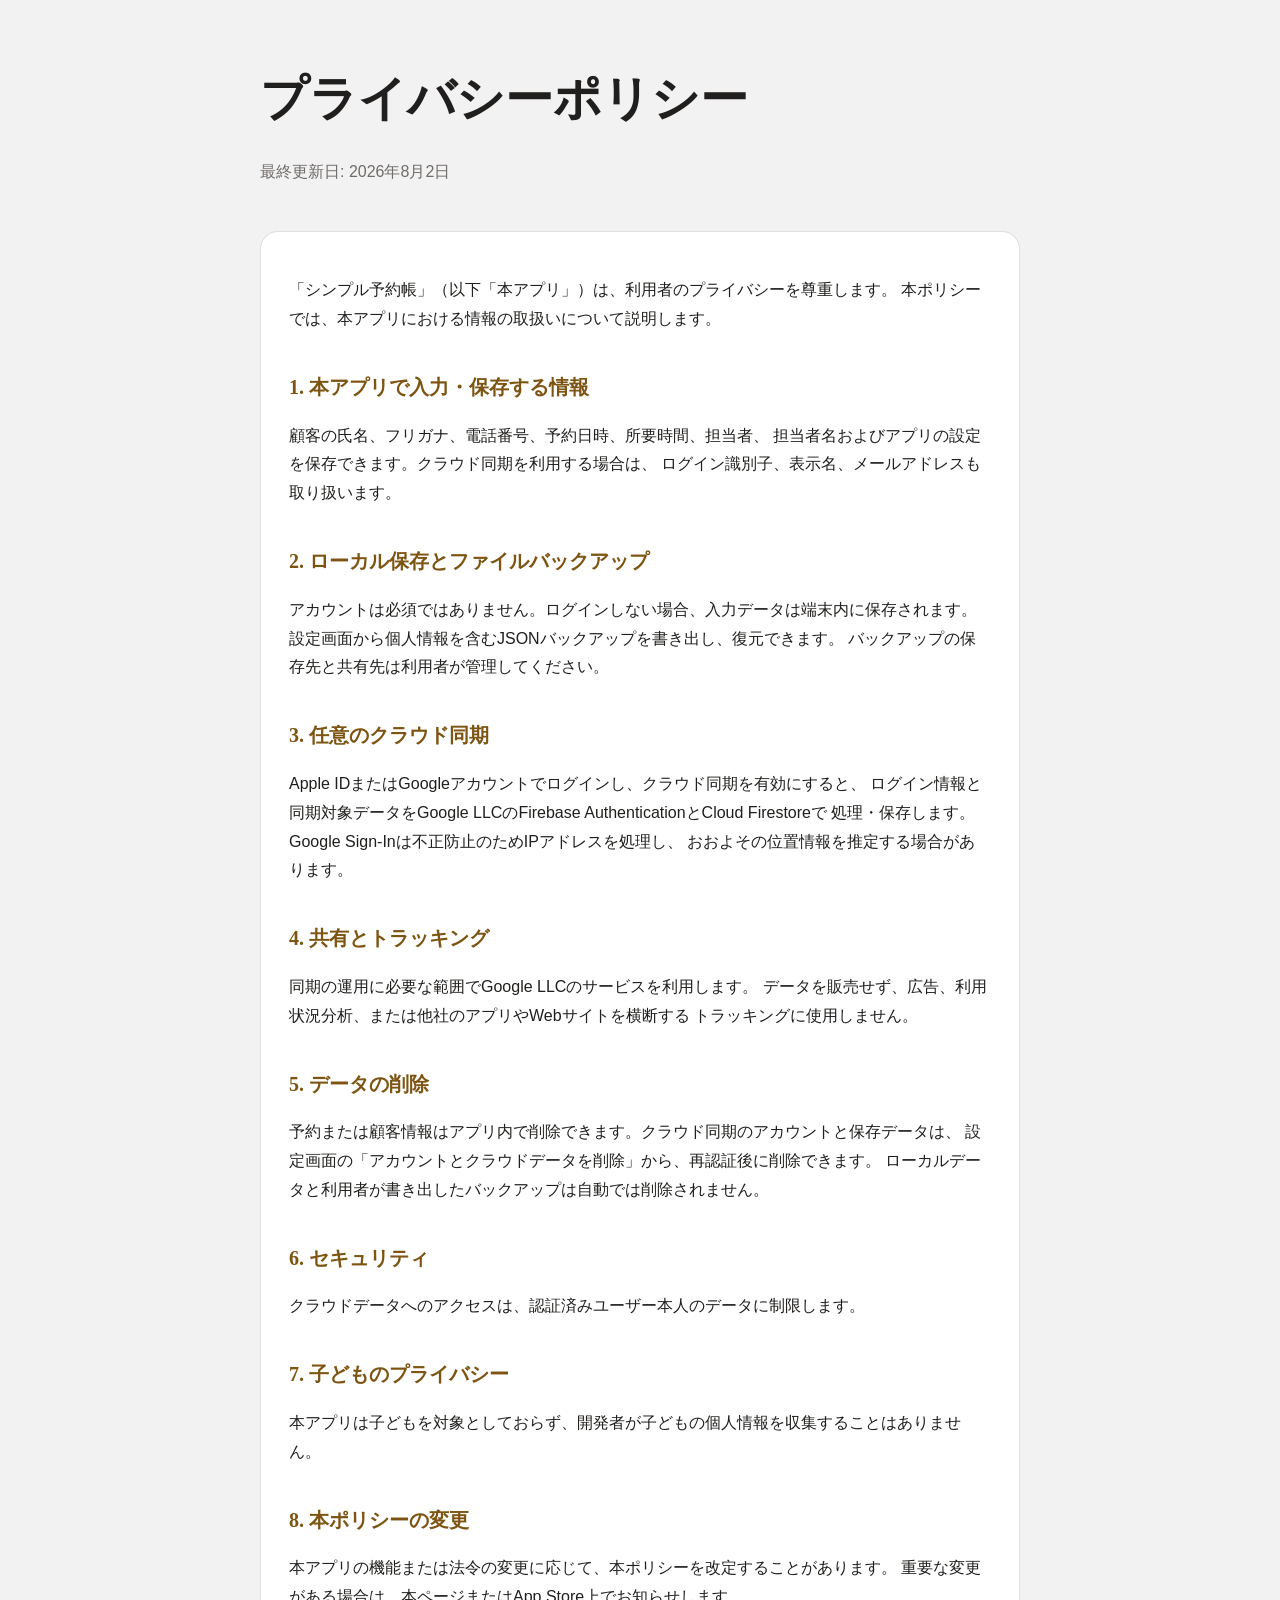
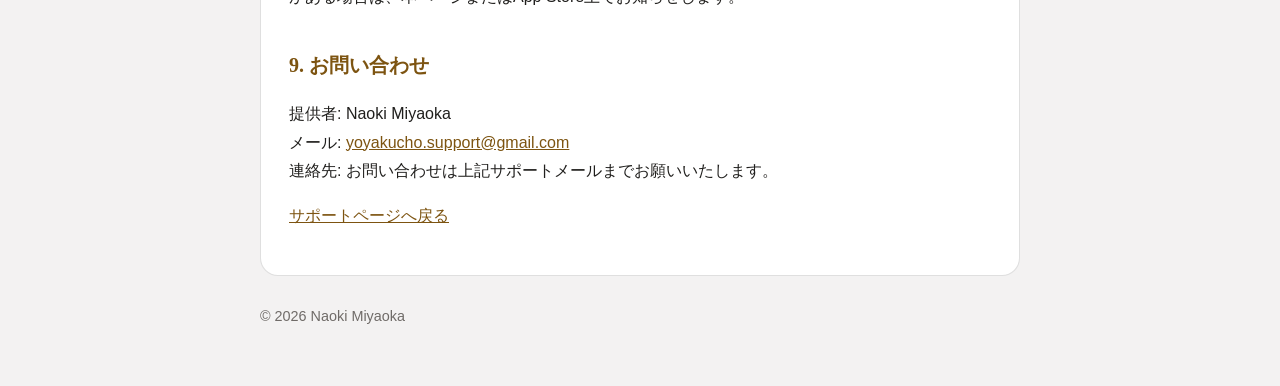
==== privacy.html @ ba9fa1dd "Publish support and privacy policy" ====
<!doctype html>
<html lang="ja">
<head>
  <meta charset="utf-8">
  <meta name="viewport" content="width=device-width, initial-scale=1">
  <meta name="description" content="シンプル予約帳のプライバシーポリシー">
  <title>プライバシーポリシー｜シンプル予約帳</title>
  <link rel="stylesheet" href="styles.css">
</head>
<body>
  <header>
    <h1>プライバシーポリシー</h1>
    <p class="subtitle">最終更新日: 2026年8月2日</p>
  </header>
  <main class="card">
    <p>
      「シンプル予約帳」（以下「本アプリ」）は、利用者のプライバシーを尊重します。
      本ポリシーでは、本アプリにおける情報の取扱いについて説明します。
    </p>

    <h2>1. 本アプリで入力・保存する情報</h2>
    <p>
      顧客の氏名、フリガナ、電話番号、予約日時、所要時間、担当者、
      担当者名およびアプリの設定を保存できます。クラウド同期を利用する場合は、
      ログイン識別子、表示名、メールアドレスも取り扱います。
    </p>

    <h2>2. ローカル保存とファイルバックアップ</h2>
    <p>
      アカウントは必須ではありません。ログインしない場合、入力データは端末内に保存されます。
      設定画面から個人情報を含むJSONバックアップを書き出し、復元できます。
      バックアップの保存先と共有先は利用者が管理してください。
    </p>

    <h2>3. 任意のクラウド同期</h2>
    <p>
      Apple IDまたはGoogleアカウントでログインし、クラウド同期を有効にすると、
      ログイン情報と同期対象データをGoogle LLCのFirebase AuthenticationとCloud Firestoreで
      処理・保存します。Google Sign-Inは不正防止のためIPアドレスを処理し、
      おおよその位置情報を推定する場合があります。
    </p>

    <h2>4. 共有とトラッキング</h2>
    <p>
      同期の運用に必要な範囲でGoogle LLCのサービスを利用します。
      データを販売せず、広告、利用状況分析、または他社のアプリやWebサイトを横断する
      トラッキングに使用しません。
    </p>

    <h2>5. データの削除</h2>
    <p>
      予約または顧客情報はアプリ内で削除できます。クラウド同期のアカウントと保存データは、
      設定画面の「アカウントとクラウドデータを削除」から、再認証後に削除できます。
      ローカルデータと利用者が書き出したバックアップは自動では削除されません。
    </p>

    <h2>6. セキュリティ</h2>
    <p>クラウドデータへのアクセスは、認証済みユーザー本人のデータに制限します。</p>

    <h2>7. 子どものプライバシー</h2>
    <p>本アプリは子どもを対象としておらず、開発者が子どもの個人情報を収集することはありません。</p>

    <h2>8. 本ポリシーの変更</h2>
    <p>
      本アプリの機能または法令の変更に応じて、本ポリシーを改定することがあります。
      重要な変更がある場合は、本ページまたはApp Store上でお知らせします。
    </p>

    <h2>9. お問い合わせ</h2>
    <p>
      提供者: Naoki Miyaoka<br>
      メール: <a href="mailto:yoyakucho.support@gmail.com">yoyakucho.support@gmail.com</a><br>
      連絡先: お問い合わせは上記サポートメールまでお願いいたします。
    </p>
    <p><a href="index.html">サポートページへ戻る</a></p>
  </main>
  <footer>© 2026 Naoki Miyaoka</footer>
</body>
</html>
---- styles.css ----
:root {
  color-scheme: light;
  --background: #f3f2f2;
  --surface: #ffffff;
  --text: #201f1d;
  --muted: #6f6b68;
  --accent: #7d5411;
  --line: rgba(32, 31, 29, 0.14);
}

* {
  box-sizing: border-box;
}

body {
  margin: 0;
  background: var(--background);
  color: var(--text);
  font-family: -apple-system, BlinkMacSystemFont, "Hiragino Sans", "Yu Gothic", sans-serif;
  line-height: 1.8;
}

header,
main,
footer {
  width: min(760px, calc(100% - 40px));
  margin-inline: auto;
}

header {
  padding: 56px 0 28px;
}

h1,
h2 {
  font-family: "Hiragino Mincho ProN", "Yu Mincho", serif;
}

h1 {
  margin: 0;
  font-size: clamp(2rem, 8vw, 3rem);
}

h2 {
  margin-top: 2.2rem;
  color: var(--accent);
  font-size: 1.25rem;
}

.subtitle,
footer {
  color: var(--muted);
}

.card {
  padding: 28px;
  background: var(--surface);
  border: 1px solid var(--line);
  border-radius: 18px;
}

a {
  color: var(--accent);
}

footer {
  padding: 28px 0 56px;
  font-size: 0.9rem;
}
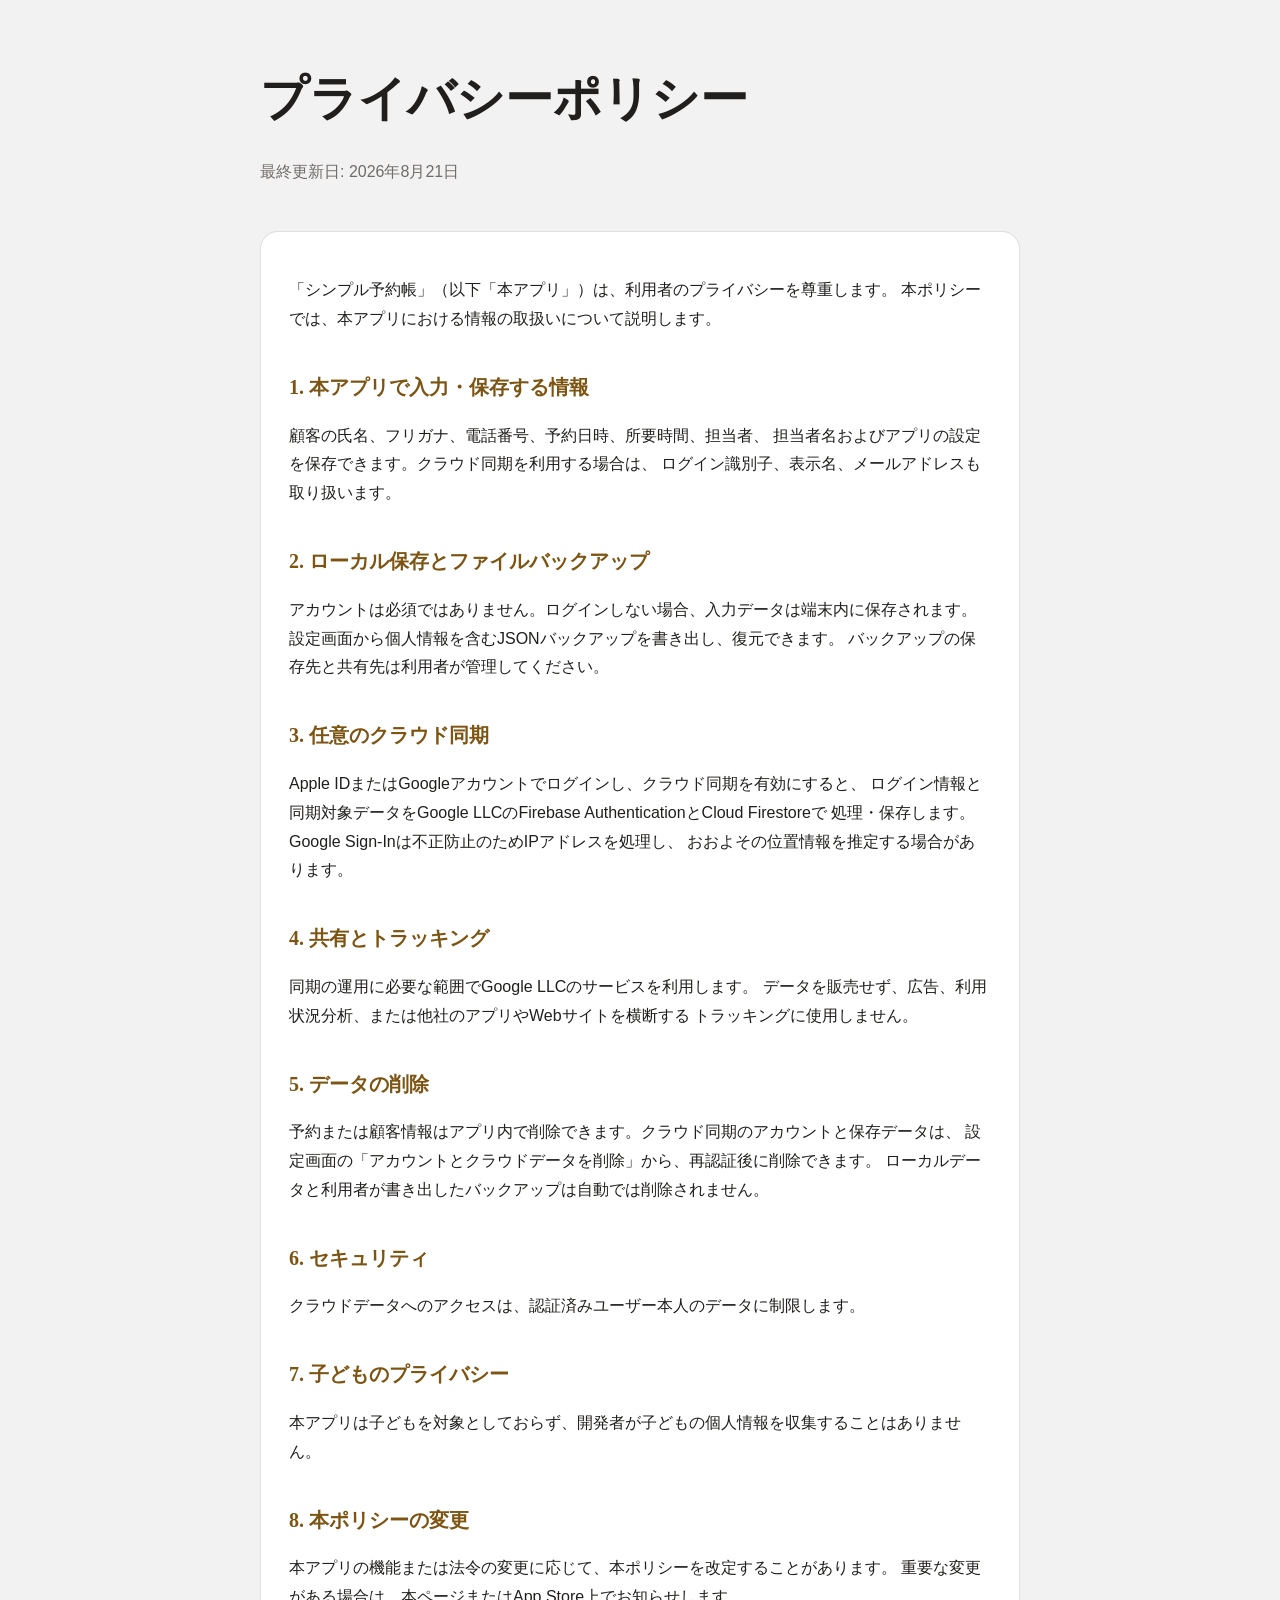
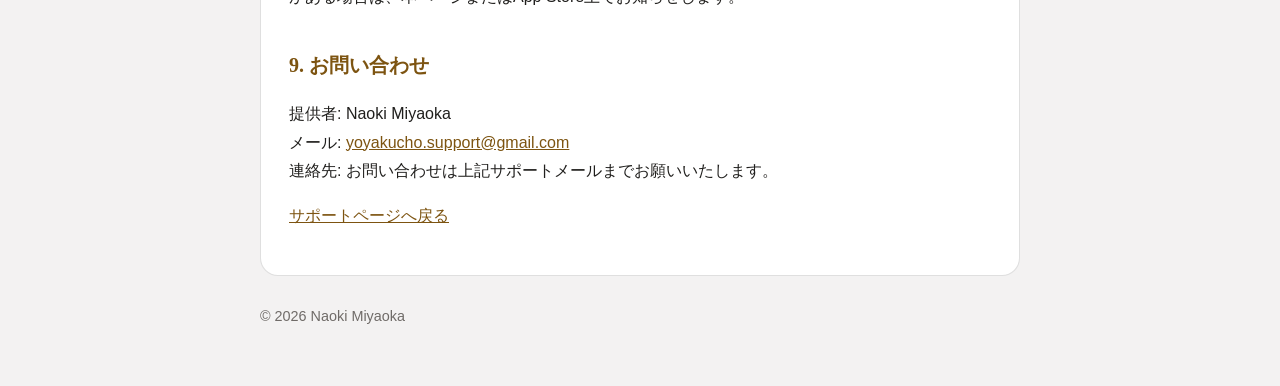
==== commit ff3573c8: "Update privacy policy date" ====
--- a/privacy.html
+++ b/privacy.html
@@ -10,7 +10,7 @@
 <body>
   <header>
     <h1>プライバシーポリシー</h1>
-    <p class="subtitle">最終更新日: 2026年8月2日</p>
+    <p class="subtitle">最終更新日: 2026年8月21日</p>
   </header>
   <main class="card">
     <p>
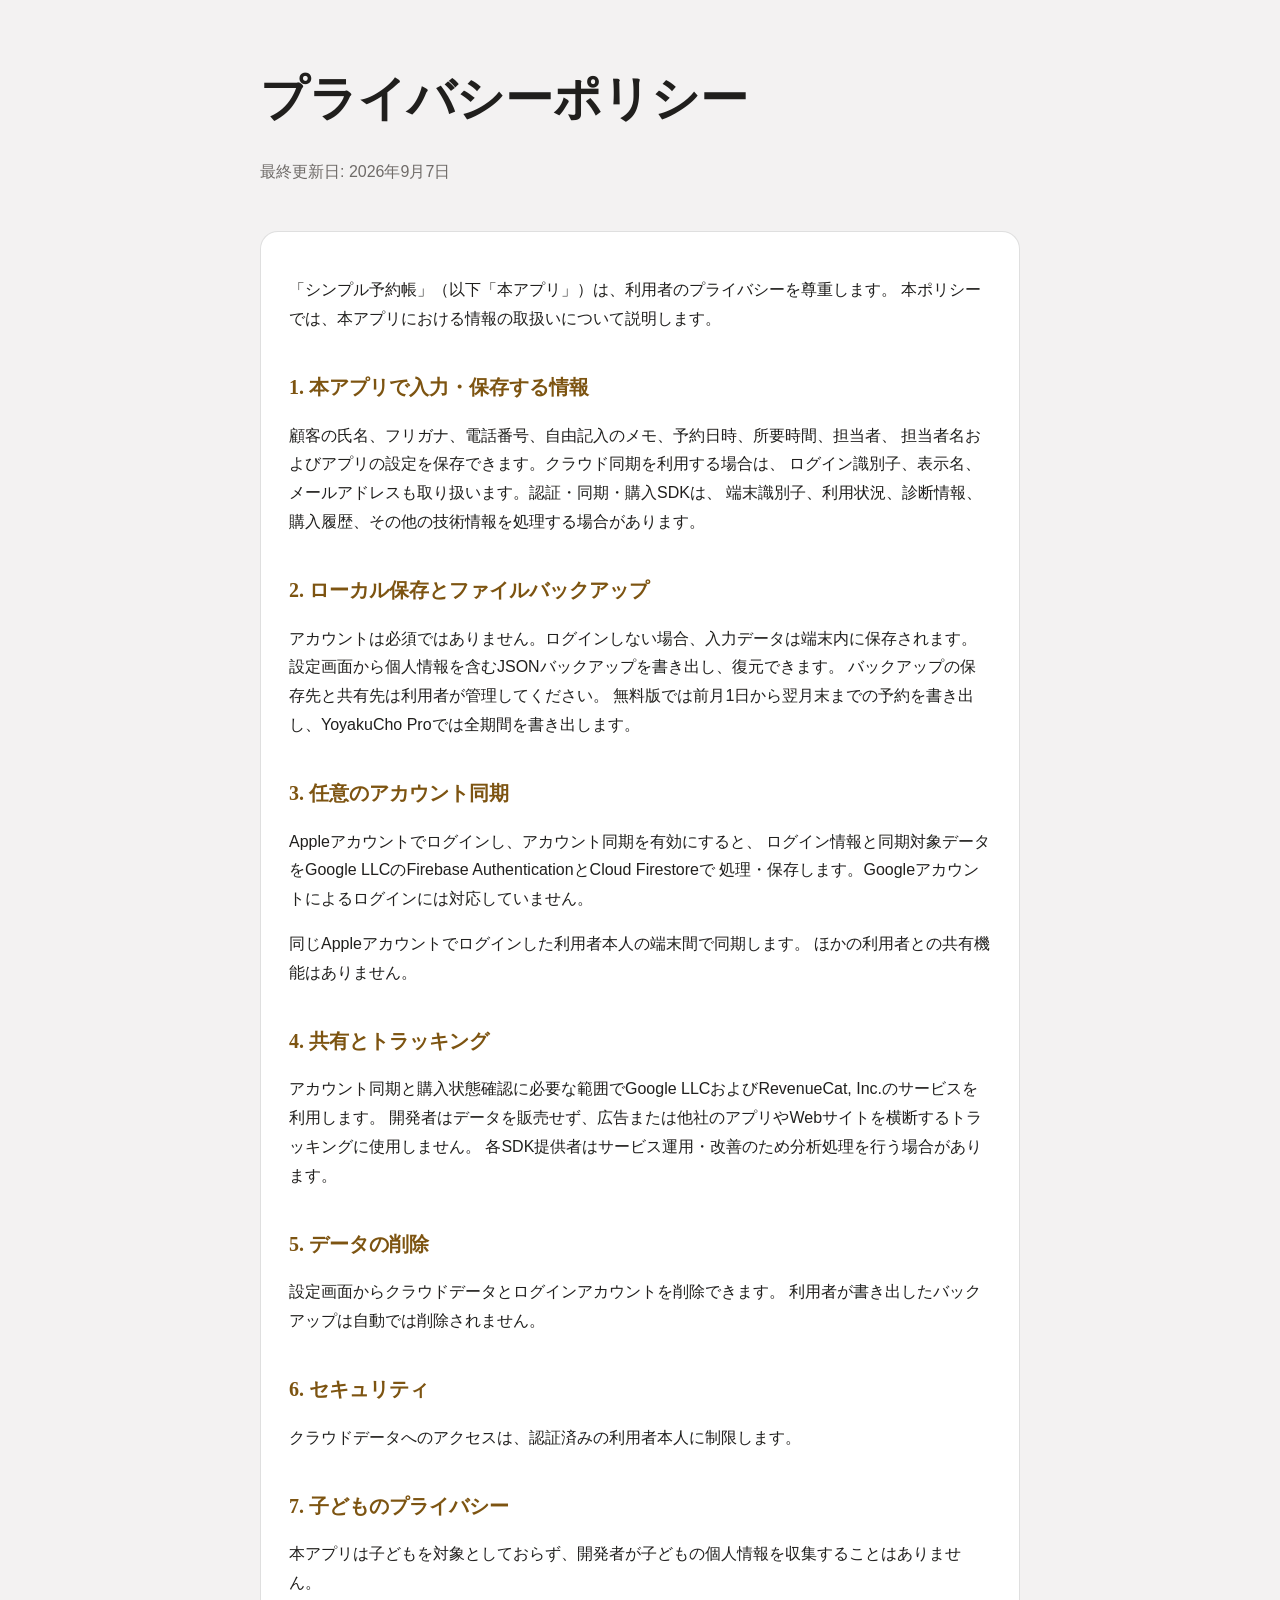
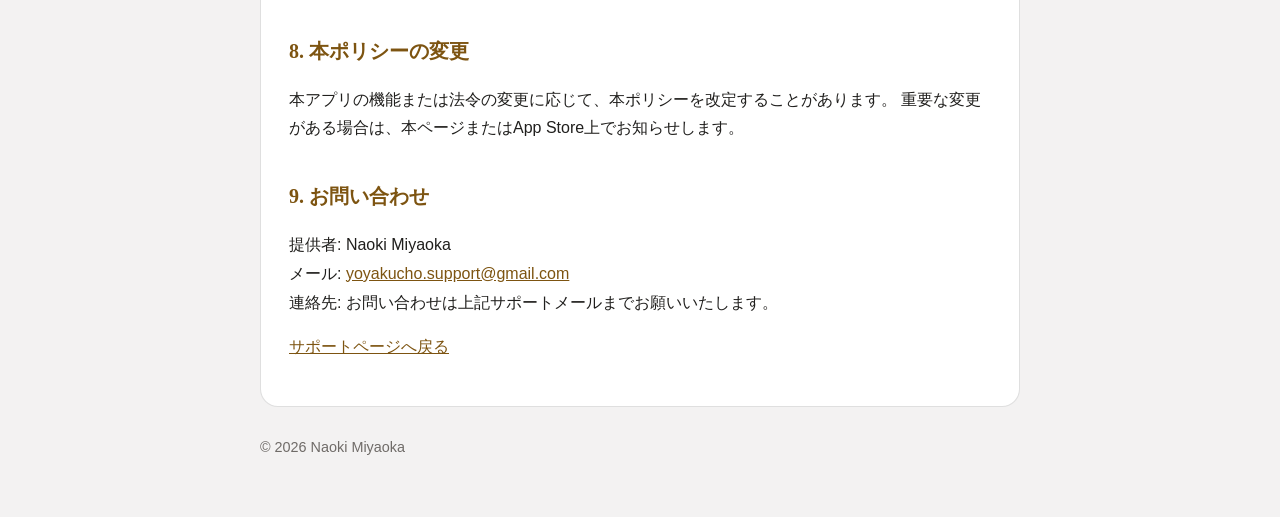
==== commit 4da2312a: "Update support for current features and monthly 250 yen plan" ====
--- a/privacy.html
+++ b/privacy.html
@@ -10,7 +10,7 @@
 <body>
   <header>
     <h1>プライバシーポリシー</h1>
-    <p class="subtitle">最終更新日: 2026年8月21日</p>
+    <p class="subtitle">最終更新日: 2026年9月7日</p>
   </header>
   <main class="card">
     <p>
@@ -20,9 +20,10 @@
 
     <h2>1. 本アプリで入力・保存する情報</h2>
     <p>
-      顧客の氏名、フリガナ、電話番号、予約日時、所要時間、担当者、
+      顧客の氏名、フリガナ、電話番号、自由記入のメモ、予約日時、所要時間、担当者、
       担当者名およびアプリの設定を保存できます。クラウド同期を利用する場合は、
-      ログイン識別子、表示名、メールアドレスも取り扱います。
+      ログイン識別子、表示名、メールアドレスも取り扱います。認証・同期・購入SDKは、
+      端末識別子、利用状況、診断情報、購入履歴、その他の技術情報を処理する場合があります。
     </p>
 
     <h2>2. ローカル保存とファイルバックアップ</h2>
@@ -30,32 +31,35 @@
       アカウントは必須ではありません。ログインしない場合、入力データは端末内に保存されます。
       設定画面から個人情報を含むJSONバックアップを書き出し、復元できます。
       バックアップの保存先と共有先は利用者が管理してください。
+      無料版では前月1日から翌月末までの予約を書き出し、YoyakuCho Proでは全期間を書き出します。
     </p>
 
-    <h2>3. 任意のクラウド同期</h2>
+    <h2>3. 任意のアカウント同期</h2>
     <p>
-      Apple IDまたはGoogleアカウントでログインし、クラウド同期を有効にすると、
+      Appleアカウントでログインし、アカウント同期を有効にすると、
       ログイン情報と同期対象データをGoogle LLCのFirebase AuthenticationとCloud Firestoreで
-      処理・保存します。Google Sign-Inは不正防止のためIPアドレスを処理し、
-      おおよその位置情報を推定する場合があります。
+      処理・保存します。Googleアカウントによるログインには対応していません。
+    </p>
+    <p>
+      同じAppleアカウントでログインした利用者本人の端末間で同期します。
+      ほかの利用者との共有機能はありません。
     </p>
 
     <h2>4. 共有とトラッキング</h2>
     <p>
-      同期の運用に必要な範囲でGoogle LLCのサービスを利用します。
-      データを販売せず、広告、利用状況分析、または他社のアプリやWebサイトを横断する
-      トラッキングに使用しません。
+      アカウント同期と購入状態確認に必要な範囲でGoogle LLCおよびRevenueCat, Inc.のサービスを利用します。
+      開発者はデータを販売せず、広告または他社のアプリやWebサイトを横断するトラッキングに使用しません。
+      各SDK提供者はサービス運用・改善のため分析処理を行う場合があります。
     </p>
 
     <h2>5. データの削除</h2>
     <p>
-      予約または顧客情報はアプリ内で削除できます。クラウド同期のアカウントと保存データは、
-      設定画面の「アカウントとクラウドデータを削除」から、再認証後に削除できます。
-      ローカルデータと利用者が書き出したバックアップは自動では削除されません。
+      設定画面からクラウドデータとログインアカウントを削除できます。
+      利用者が書き出したバックアップは自動では削除されません。
     </p>
 
     <h2>6. セキュリティ</h2>
-    <p>クラウドデータへのアクセスは、認証済みユーザー本人のデータに制限します。</p>
+    <p>クラウドデータへのアクセスは、認証済みの利用者本人に制限します。</p>
 
     <h2>7. 子どものプライバシー</h2>
     <p>本アプリは子どもを対象としておらず、開発者が子どもの個人情報を収集することはありません。</p>
